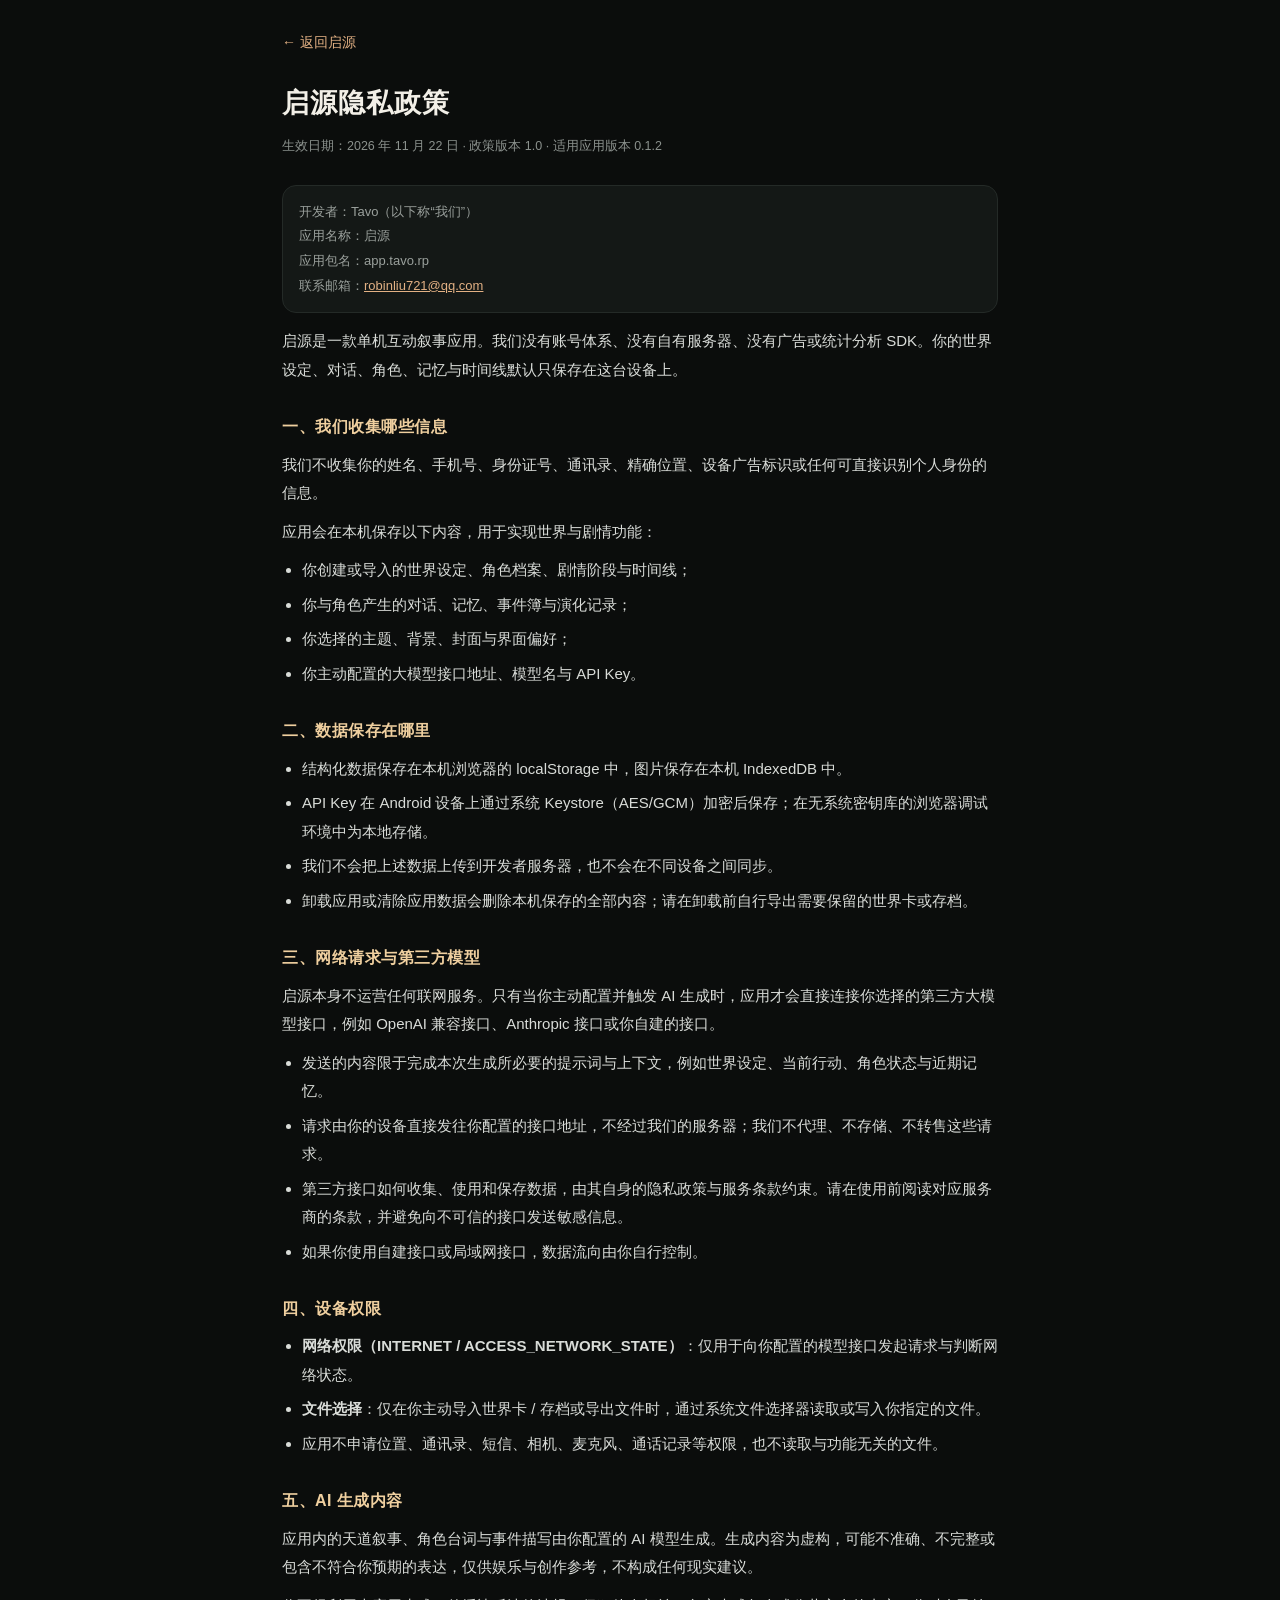
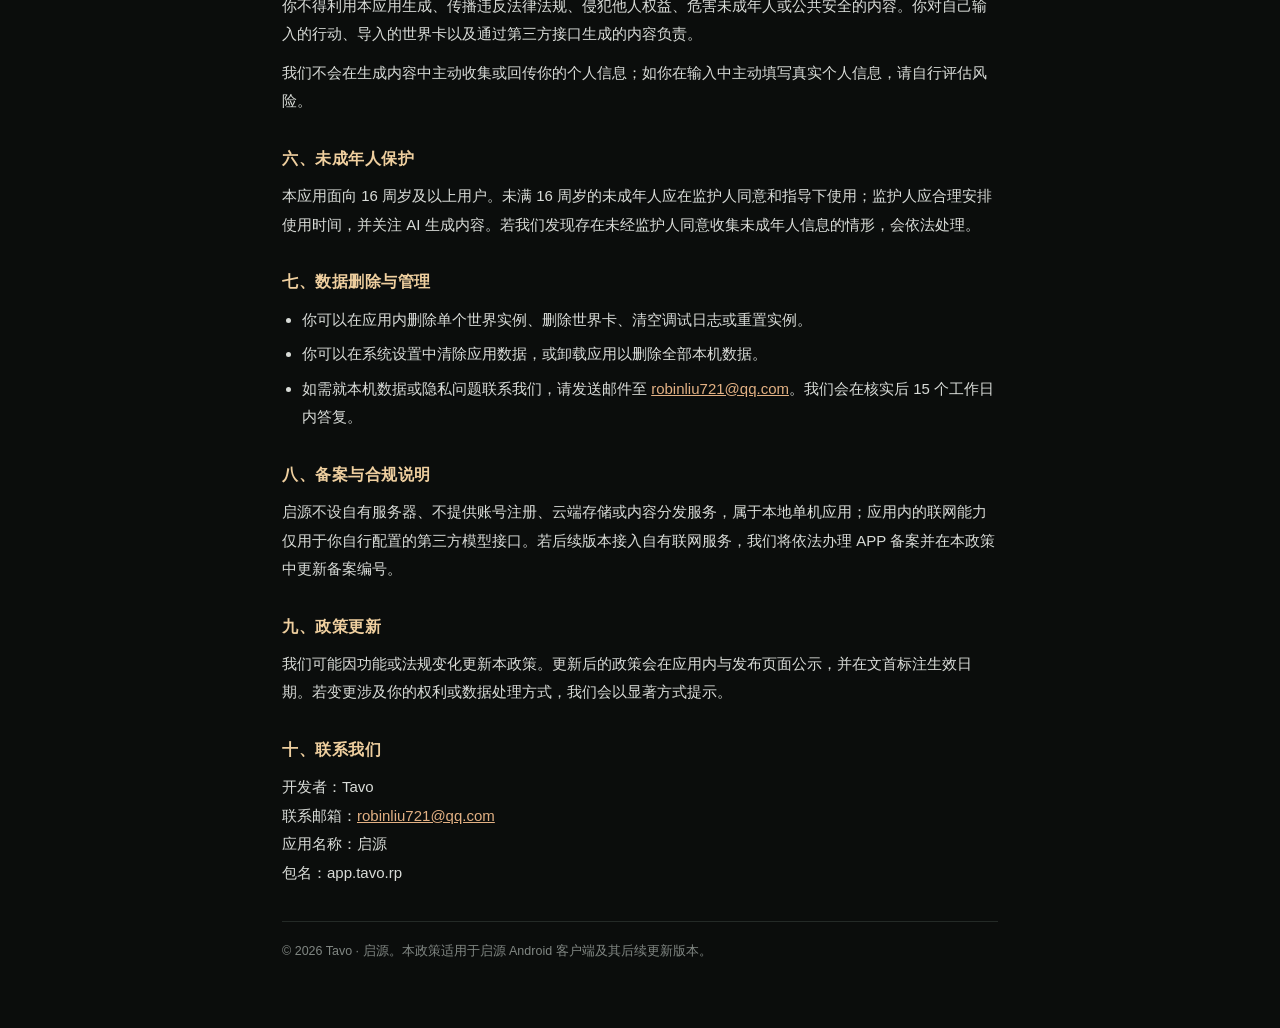
==== www/privacy.html @ 98784d31 "Qiyuan 0.1.2: local-first AI interactive fiction" ====
<!DOCTYPE html>
<html lang="zh-CN">
<head>
<meta charset="utf-8">
<meta name="viewport" content="width=device-width, initial-scale=1, viewport-fit=cover">
<title>启源 · 隐私政策</title>
<style>
  :root{color-scheme:dark}
  *{box-sizing:border-box}
  body{margin:0;background:#0b0d0c;color:#d9dcd8;font-family:-apple-system,"PingFang SC","Noto Sans SC",sans-serif;
    font-size:15px;line-height:1.9;-webkit-text-size-adjust:100%}
  .wrap{max-width:760px;margin:0 auto;padding:28px 22px 64px}
  .back{display:inline-flex;align-items:center;gap:6px;color:#e3b184;text-decoration:none;font-size:14px;margin-bottom:22px}
  h1{font-family:"Songti SC","Noto Serif SC",serif;font-size:27px;letter-spacing:1px;color:#f2efe7;margin:0 0 6px}
  .meta{color:#8b918d;font-size:12.5px;margin-bottom:26px}
  h2{font-size:16px;color:#efcf9f;margin:28px 0 8px;letter-spacing:.5px}
  p{margin:0 0 10px}
  ul{margin:0 0 12px;padding-left:20px}
  li{margin-bottom:6px}
  a{color:#e3b184}
  .card{background:#141816;border:1px solid #242a27;border-radius:14px;padding:14px 16px;margin:14px 0}
  .note{color:#9aa09c;font-size:13px}
  footer{margin-top:34px;padding-top:18px;border-top:1px solid #242a27;color:#818783;font-size:12.5px}
</style>
</head>
<body>
<div class="wrap">
  <a class="back" href="index.html">← 返回启源</a>
  <h1>启源隐私政策</h1>
  <div class="meta">生效日期：2026 年 11 月 22 日 · 政策版本 1.0 · 适用应用版本 0.1.2</div>

  <div class="card note">
    开发者：Tavo（以下称“我们”）<br>
    应用名称：启源<br>
    应用包名：app.tavo.rp<br>
    联系邮箱：<a href="mailto:robinliu721@qq.com">robinliu721@qq.com</a>
  </div>

  <p>启源是一款单机互动叙事应用。我们没有账号体系、没有自有服务器、没有广告或统计分析 SDK。你的世界设定、对话、角色、记忆与时间线默认只保存在这台设备上。</p>

  <h2>一、我们收集哪些信息</h2>
  <p>我们不收集你的姓名、手机号、身份证号、通讯录、精确位置、设备广告标识或任何可直接识别个人身份的信息。</p>
  <p>应用会在本机保存以下内容，用于实现世界与剧情功能：</p>
  <ul>
    <li>你创建或导入的世界设定、角色档案、剧情阶段与时间线；</li>
    <li>你与角色产生的对话、记忆、事件簿与演化记录；</li>
    <li>你选择的主题、背景、封面与界面偏好；</li>
    <li>你主动配置的大模型接口地址、模型名与 API Key。</li>
  </ul>

  <h2>二、数据保存在哪里</h2>
  <ul>
    <li>结构化数据保存在本机浏览器的 localStorage 中，图片保存在本机 IndexedDB 中。</li>
    <li>API Key 在 Android 设备上通过系统 Keystore（AES/GCM）加密后保存；在无系统密钥库的浏览器调试环境中为本地存储。</li>
    <li>我们不会把上述数据上传到开发者服务器，也不会在不同设备之间同步。</li>
    <li>卸载应用或清除应用数据会删除本机保存的全部内容；请在卸载前自行导出需要保留的世界卡或存档。</li>
  </ul>

  <h2>三、网络请求与第三方模型</h2>
  <p>启源本身不运营任何联网服务。只有当你主动配置并触发 AI 生成时，应用才会直接连接你选择的第三方大模型接口，例如 OpenAI 兼容接口、Anthropic 接口或你自建的接口。</p>
  <ul>
    <li>发送的内容限于完成本次生成所必要的提示词与上下文，例如世界设定、当前行动、角色状态与近期记忆。</li>
    <li>请求由你的设备直接发往你配置的接口地址，不经过我们的服务器；我们不代理、不存储、不转售这些请求。</li>
    <li>第三方接口如何收集、使用和保存数据，由其自身的隐私政策与服务条款约束。请在使用前阅读对应服务商的条款，并避免向不可信的接口发送敏感信息。</li>
    <li>如果你使用自建接口或局域网接口，数据流向由你自行控制。</li>
  </ul>

  <h2>四、设备权限</h2>
  <ul>
    <li><b>网络权限（INTERNET / ACCESS_NETWORK_STATE）</b>：仅用于向你配置的模型接口发起请求与判断网络状态。</li>
    <li><b>文件选择</b>：仅在你主动导入世界卡 / 存档或导出文件时，通过系统文件选择器读取或写入你指定的文件。</li>
    <li>应用不申请位置、通讯录、短信、相机、麦克风、通话记录等权限，也不读取与功能无关的文件。</li>
  </ul>

  <h2>五、AI 生成内容</h2>
  <p>应用内的天道叙事、角色台词与事件描写由你配置的 AI 模型生成。生成内容为虚构，可能不准确、不完整或包含不符合你预期的表达，仅供娱乐与创作参考，不构成任何现实建议。</p>
  <p>你不得利用本应用生成、传播违反法律法规、侵犯他人权益、危害未成年人或公共安全的内容。你对自己输入的行动、导入的世界卡以及通过第三方接口生成的内容负责。</p>
  <p>我们不会在生成内容中主动收集或回传你的个人信息；如你在输入中主动填写真实个人信息，请自行评估风险。</p>

  <h2>六、未成年人保护</h2>
  <p>本应用面向 16 周岁及以上用户。未满 16 周岁的未成年人应在监护人同意和指导下使用；监护人应合理安排使用时间，并关注 AI 生成内容。若我们发现存在未经监护人同意收集未成年人信息的情形，会依法处理。</p>

  <h2>七、数据删除与管理</h2>
  <ul>
    <li>你可以在应用内删除单个世界实例、删除世界卡、清空调试日志或重置实例。</li>
    <li>你可以在系统设置中清除应用数据，或卸载应用以删除全部本机数据。</li>
    <li>如需就本机数据或隐私问题联系我们，请发送邮件至 <a href="mailto:robinliu721@qq.com">robinliu721@qq.com</a>。我们会在核实后 15 个工作日内答复。</li>
  </ul>

  <h2>八、备案与合规说明</h2>
  <p>启源不设自有服务器、不提供账号注册、云端存储或内容分发服务，属于本地单机应用；应用内的联网能力仅用于你自行配置的第三方模型接口。若后续版本接入自有联网服务，我们将依法办理 APP 备案并在本政策中更新备案编号。</p>

  <h2>九、政策更新</h2>
  <p>我们可能因功能或法规变化更新本政策。更新后的政策会在应用内与发布页面公示，并在文首标注生效日期。若变更涉及你的权利或数据处理方式，我们会以显著方式提示。</p>

  <h2>十、联系我们</h2>
  <p>开发者：Tavo<br>联系邮箱：<a href="mailto:robinliu721@qq.com">robinliu721@qq.com</a><br>应用名称：启源<br>包名：app.tavo.rp</p>

  <footer>© 2026 Tavo · 启源。本政策适用于启源 Android 客户端及其后续更新版本。</footer>
</div>
</body>
</html>
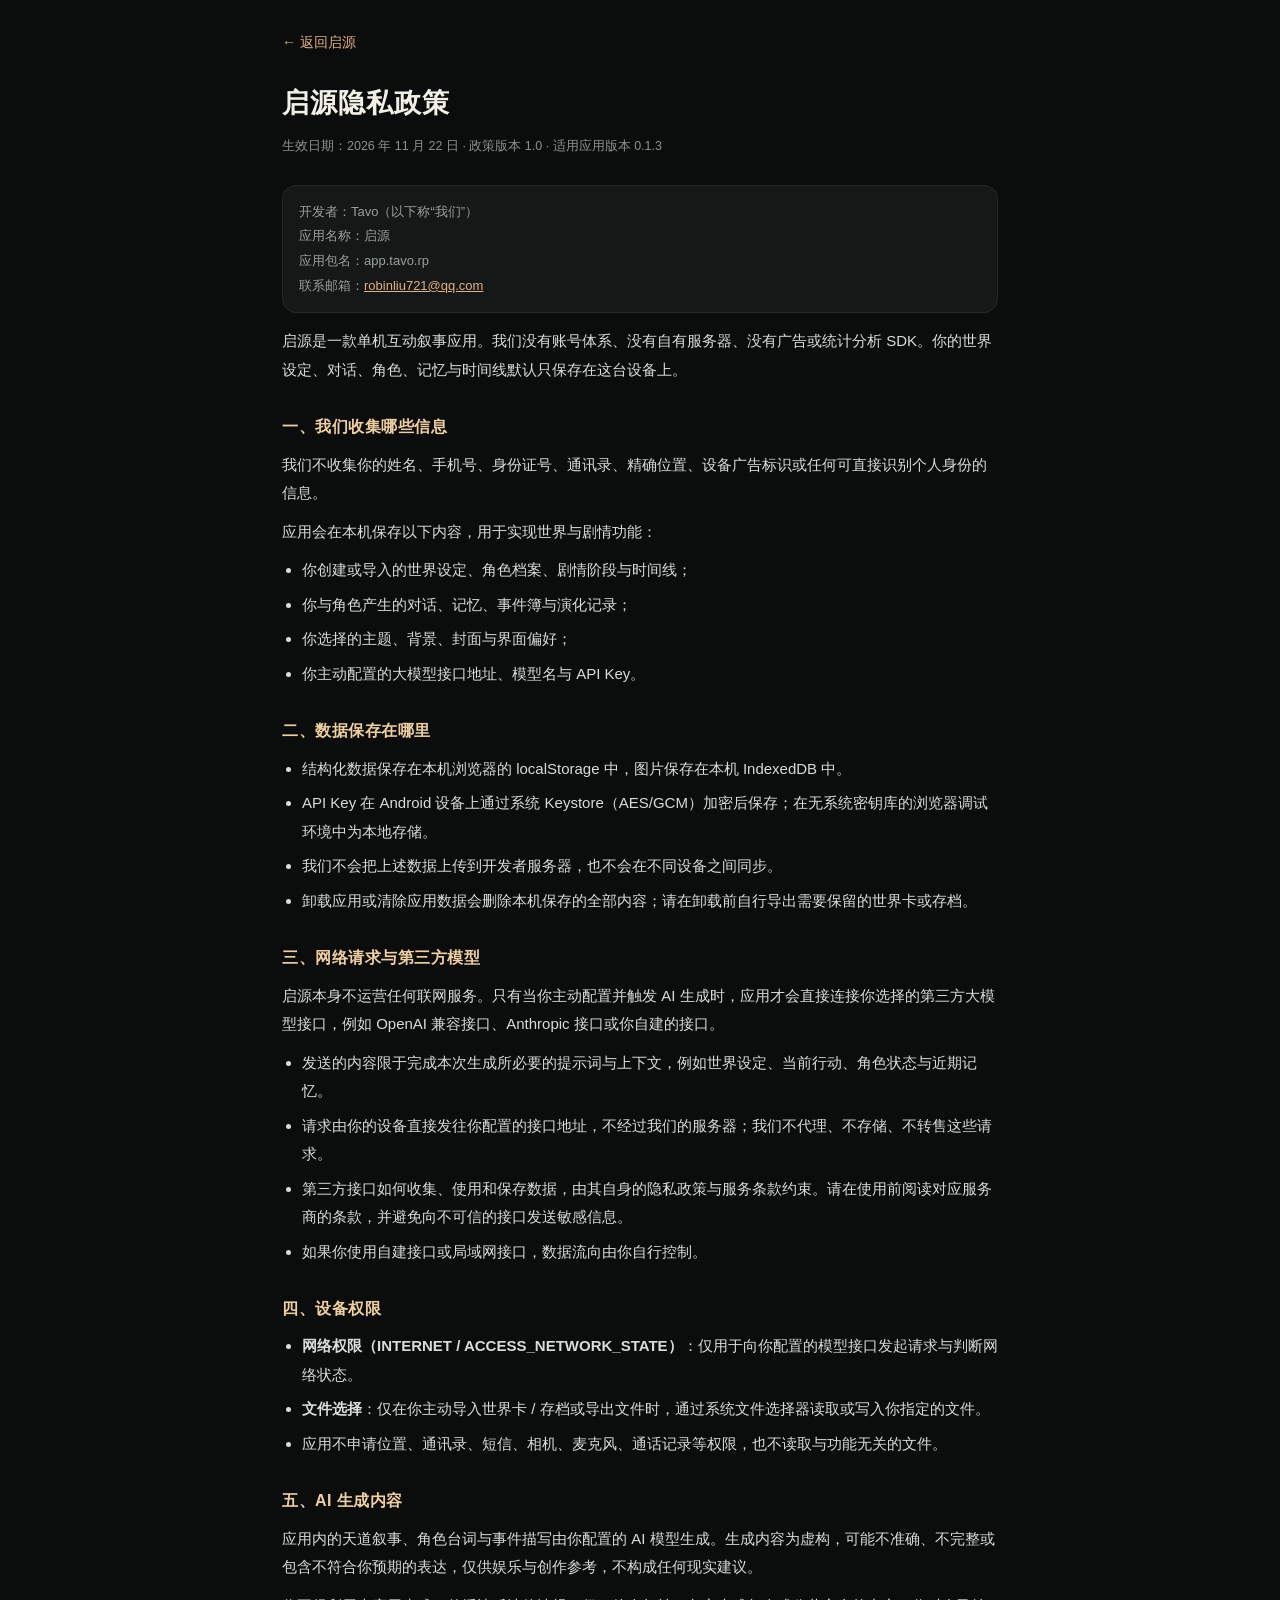
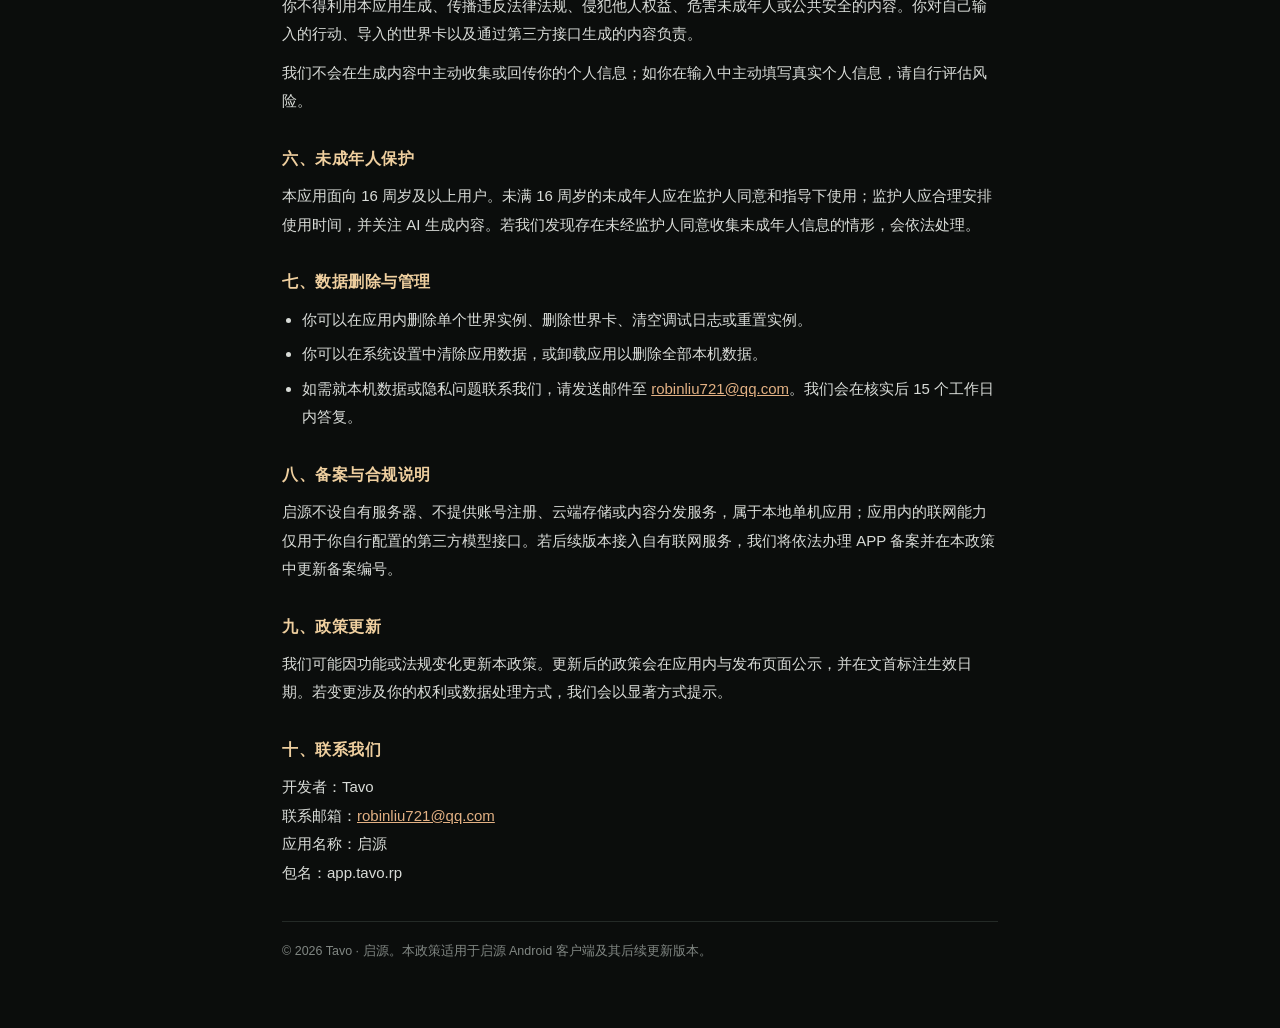
==== commit 14f2bd13: "Qiyuan 0.1.3: story requirements and single-stage generation" ====
--- a/www/privacy.html
+++ b/www/privacy.html
@@ -27,7 +27,7 @@
 <div class="wrap">
   <a class="back" href="index.html">← 返回启源</a>
   <h1>启源隐私政策</h1>
-  <div class="meta">生效日期：2026 年 11 月 22 日 · 政策版本 1.0 · 适用应用版本 0.1.2</div>
+  <div class="meta">生效日期：2026 年 11 月 22 日 · 政策版本 1.0 · 适用应用版本 0.1.3</div>
 
   <div class="card note">
     开发者：Tavo（以下称“我们”）<br>
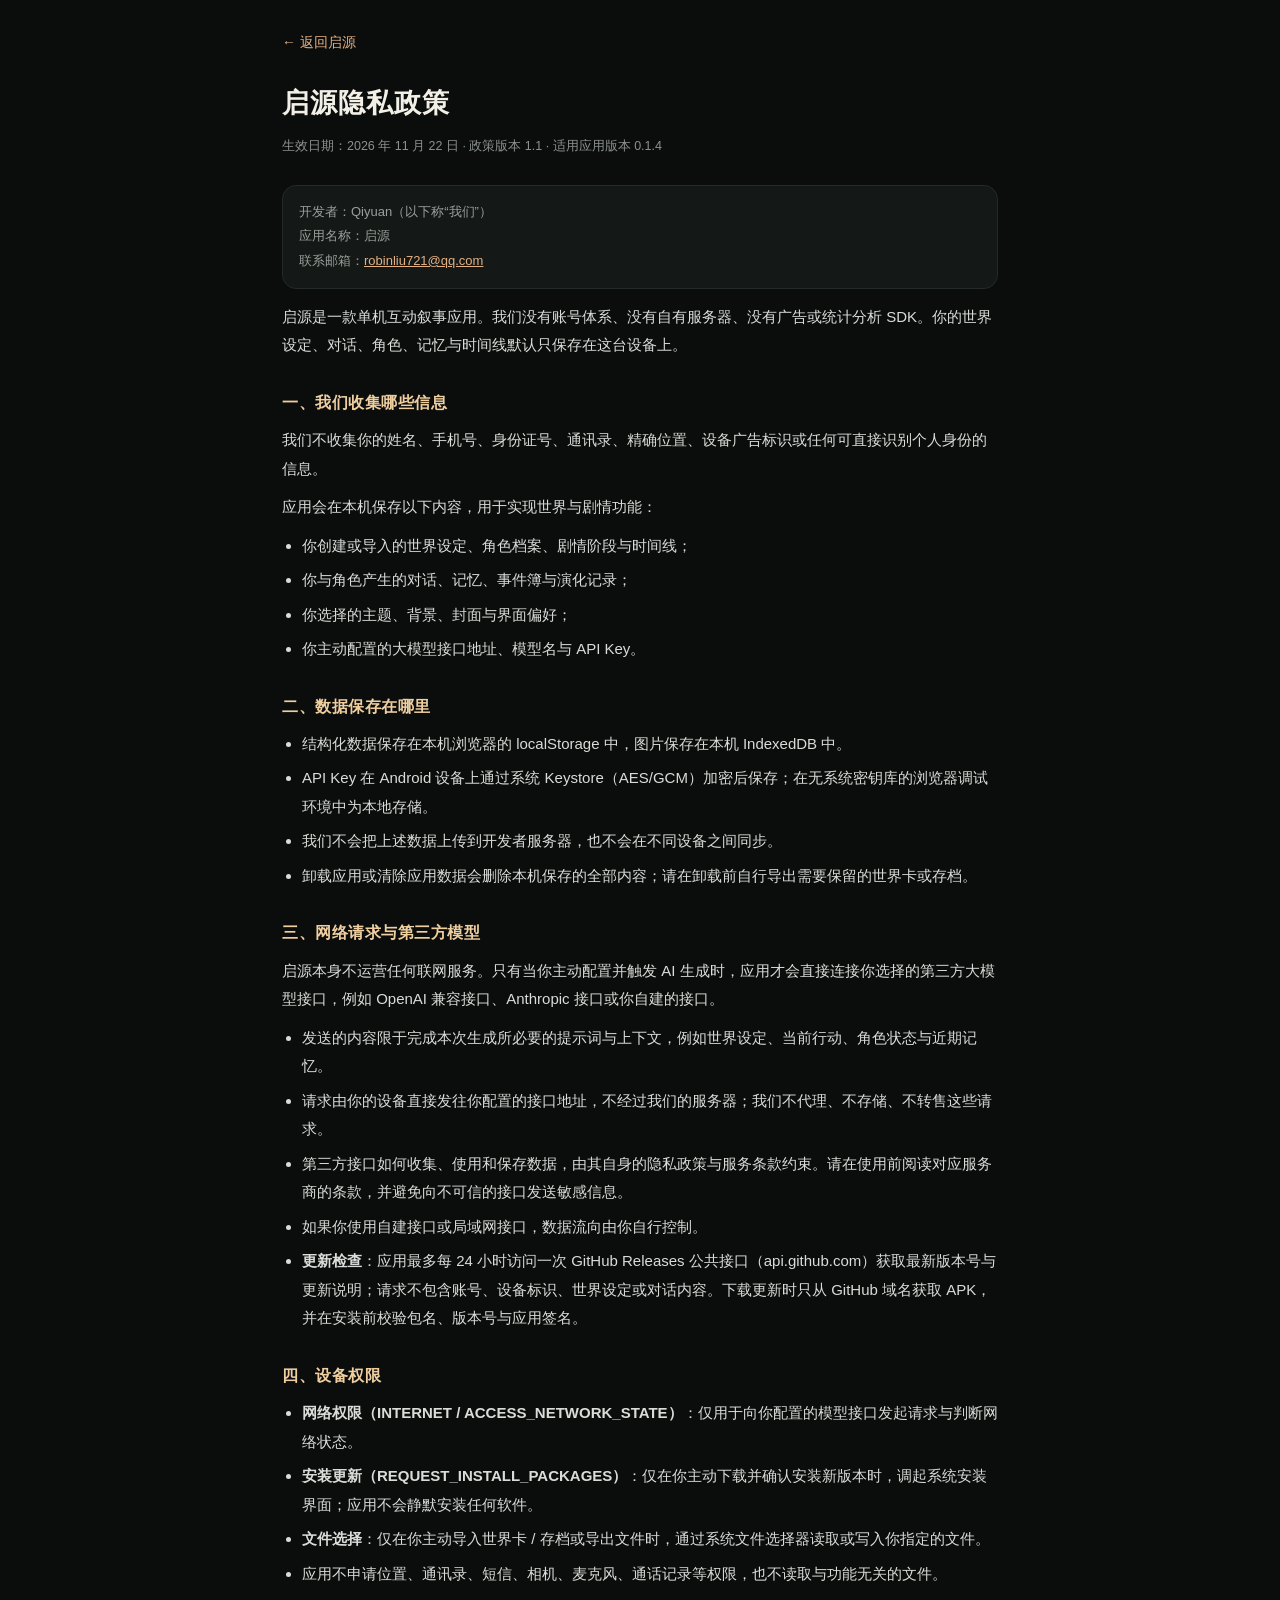
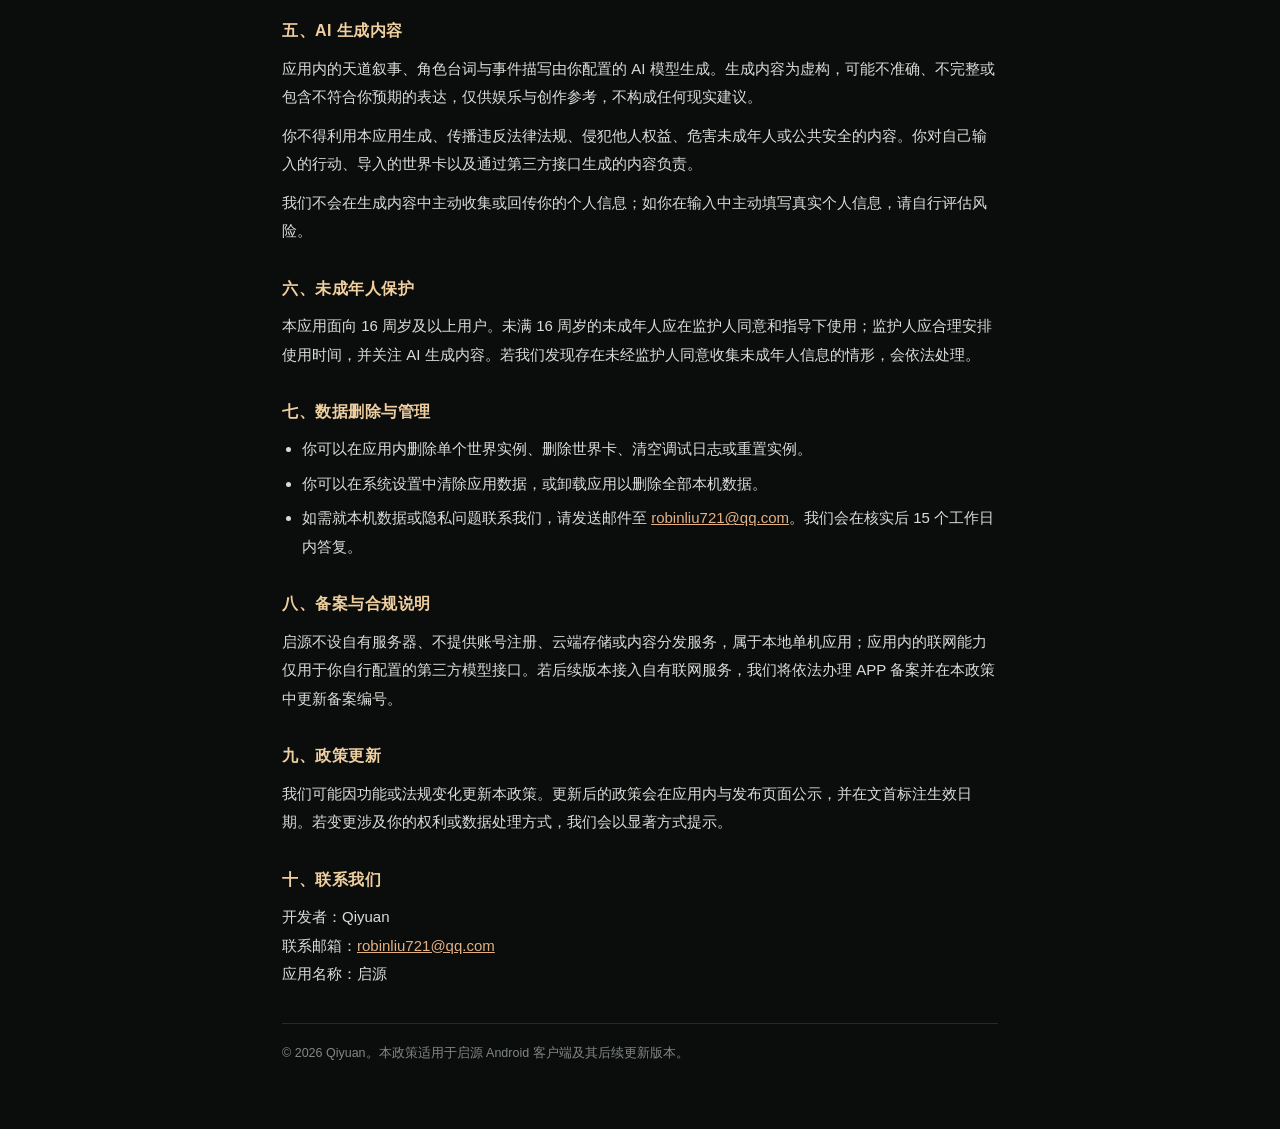
==== commit 6aee9286: "Qiyuan 0.1.4: in-app GitHub updates and new app identity" ====
--- a/www/privacy.html
+++ b/www/privacy.html
@@ -27,12 +27,12 @@
 <div class="wrap">
   <a class="back" href="index.html">← 返回启源</a>
   <h1>启源隐私政策</h1>
-  <div class="meta">生效日期：2026 年 11 月 22 日 · 政策版本 1.0 · 适用应用版本 0.1.3</div>
+  <div class="meta">生效日期：2026 年 11 月 22 日 · 政策版本 1.1 · 适用应用版本 0.1.4</div>
 
   <div class="card note">
-    开发者：Tavo（以下称“我们”）<br>
+    开发者：Qiyuan（以下称“我们”）<br>
     应用名称：启源<br>
-    应用包名：app.tavo.rp<br>
+    
     联系邮箱：<a href="mailto:robinliu721@qq.com">robinliu721@qq.com</a>
   </div>
 
@@ -63,11 +63,13 @@
     <li>请求由你的设备直接发往你配置的接口地址，不经过我们的服务器；我们不代理、不存储、不转售这些请求。</li>
     <li>第三方接口如何收集、使用和保存数据，由其自身的隐私政策与服务条款约束。请在使用前阅读对应服务商的条款，并避免向不可信的接口发送敏感信息。</li>
     <li>如果你使用自建接口或局域网接口，数据流向由你自行控制。</li>
+    <li><b>更新检查</b>：应用最多每 24 小时访问一次 GitHub Releases 公共接口（api.github.com）获取最新版本号与更新说明；请求不包含账号、设备标识、世界设定或对话内容。下载更新时只从 GitHub 域名获取 APK，并在安装前校验包名、版本号与应用签名。</li>
   </ul>
 
   <h2>四、设备权限</h2>
   <ul>
     <li><b>网络权限（INTERNET / ACCESS_NETWORK_STATE）</b>：仅用于向你配置的模型接口发起请求与判断网络状态。</li>
+    <li><b>安装更新（REQUEST_INSTALL_PACKAGES）</b>：仅在你主动下载并确认安装新版本时，调起系统安装界面；应用不会静默安装任何软件。</li>
     <li><b>文件选择</b>：仅在你主动导入世界卡 / 存档或导出文件时，通过系统文件选择器读取或写入你指定的文件。</li>
     <li>应用不申请位置、通讯录、短信、相机、麦克风、通话记录等权限，也不读取与功能无关的文件。</li>
   </ul>
@@ -94,9 +96,9 @@
   <p>我们可能因功能或法规变化更新本政策。更新后的政策会在应用内与发布页面公示，并在文首标注生效日期。若变更涉及你的权利或数据处理方式，我们会以显著方式提示。</p>
 
   <h2>十、联系我们</h2>
-  <p>开发者：Tavo<br>联系邮箱：<a href="mailto:robinliu721@qq.com">robinliu721@qq.com</a><br>应用名称：启源<br>包名：app.tavo.rp</p>
+  <p>开发者：Qiyuan<br>联系邮箱：<a href="mailto:robinliu721@qq.com">robinliu721@qq.com</a><br>应用名称：启源<br></p>
 
-  <footer>© 2026 Tavo · 启源。本政策适用于启源 Android 客户端及其后续更新版本。</footer>
+  <footer>© 2026 Qiyuan。本政策适用于启源 Android 客户端及其后续更新版本。</footer>
 </div>
 </body>
 </html>
